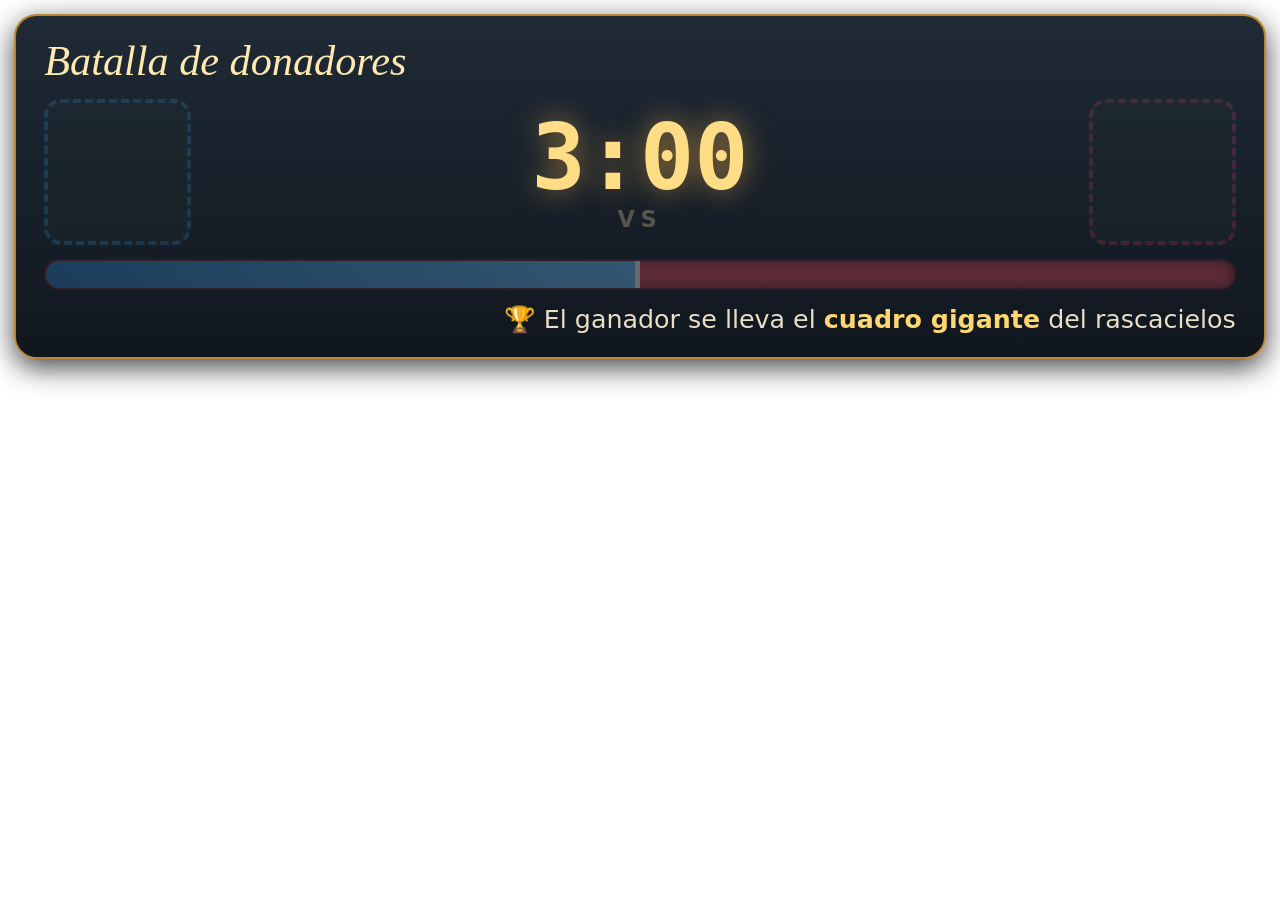
==== batalla.html @ 4e5a428f "Batalla de donadores (widget /batalla, boton /do/batalla) y cuadro gigante en el rascacielos Co-Auth" ====
<!doctype html><html lang="es"><head>
<meta charset="utf-8"><meta name="viewport" content="width=device-width, initial-scale=1"><title>Batalla · El taller de retratos</title>
<style>
 /* Widget de la batalla de donadores (top 1 contra top 2) para TikTok LIVE Studio.
    Fondo transparente; escala con el ancho de la fuente. Proporción recomendada 3:1 (por ejemplo 900 × 300).
    ?fondo=1 pone fondo oscuro para probar en el navegador. */
 html{font-size:2.2vw}
 body{margin:0;background:transparent;color:#fff3d6;font-family:'Segoe UI',system-ui,sans-serif;overflow:hidden}
 body.fondo{background:#16211f}
 *{box-sizing:border-box}
 #w{position:relative;margin:.5rem;padding:.7rem 1rem .8rem;border-radius:.8rem;background:linear-gradient(#131f2bf2,#090f17f7);border:.1rem solid #b9862f;box-shadow:0 .3rem 1rem #000b;display:grid;grid-template-columns:1fr auto 1fr;grid-template-areas:"cab cab cab" "a vs b" "barra barra barra" "pie pie pie";gap:.5rem 1rem;align-items:center}
 .cab{grid-area:cab;display:flex;justify-content:space-between;align-items:baseline}
 .cab b{font:italic 1.5rem Georgia,serif;color:#ffe9b0}
 .cab span{font-size:.85rem;font-weight:700;letter-spacing:.14rem;color:#e7c887}
 .lado{display:grid;grid-template-columns:auto 1fr;gap:0 .8rem;align-items:center;min-width:0}
 .lado.b{grid-template-columns:1fr auto;text-align:right}.lado.b .av{order:2}
 .av{position:relative;width:5.2rem;height:5.2rem;display:grid;place-items:center;border-radius:.6rem;border:.16rem solid #3aa0e8;background:#22332f center/cover;font:700 2.4rem Georgia,serif;color:#fff8;box-shadow:0 0 1rem #3aa0e877}
 .lado.b .av{border-color:#e2485a;box-shadow:0 0 1rem #e2485a77}
 .nombre{font:1.5rem/1.15 Georgia,serif;white-space:nowrap;overflow:hidden;text-overflow:ellipsis}
 .monedas{font:700 2.3rem/1.1 Consolas,monospace;color:#7cc6ff;text-shadow:0 0 .8rem #3aa0e888}
 .lado.b .monedas{color:#ff8a98;text-shadow:0 0 .8rem #e2485a88}
 .monedas small{font:600 .8rem 'Segoe UI',sans-serif;letter-spacing:.1rem;color:#cdbb93;text-shadow:none}
 .lado.vacio .av{border-style:dashed;opacity:.6;box-shadow:none}
 .lado.vacio .nombre{color:#cdbb93;font-style:italic;font-size:1.1rem}
 .lado.vacio .monedas{visibility:hidden}
 .corona{position:absolute;top:-1.5rem;left:50%;transform:translateX(-50%);font-size:1.8rem;display:none;filter:drop-shadow(0 .1rem .2rem #000)}
 .lider .corona{display:block;animation:flota 1.2s ease-in-out infinite}
 @keyframes flota{50%{transform:translate(-50%,-.25rem)}}
 .vs{grid-area:vs;display:grid;justify-items:center;gap:.1rem}
 .reloj{font:700 3.2rem/1 Consolas,monospace;color:#ffdc86;text-shadow:0 0 1rem #ffb84a88}
 .vs small{font-size:.8rem;font-weight:700;letter-spacing:.2rem;color:#cdbb93}
 #w.prisa .reloj{color:#ff6b6b;animation:late .5s ease-in-out infinite}
 @keyframes late{50%{transform:scale(1.12)}}
 #w.fin .reloj{font-size:2.1rem;color:#fff;animation:late 1s ease-in-out infinite}
 .barra{grid-area:barra;height:1.1rem;border-radius:1rem;overflow:hidden;background:#e2485a;border:.08rem solid #0008;box-shadow:inset 0 0 .4rem #0008}
 .barra i{display:block;height:100%;width:50%;background:linear-gradient(90deg,#2b7fc4,#6cc1ff);border-right:.2rem solid #fff;transition:width .6s cubic-bezier(.2,.8,.2,1)}
 .pie{grid-area:pie;display:flex;justify-content:space-between;gap:1rem;font-size:.9rem;color:#e9dfc6;white-space:nowrap}
 .pie b{color:#ffd772}
 #w.espera .lado,#w.espera .barra,#w.espera .vs small{opacity:.35}
 .anuncio{position:absolute;inset:0;display:grid;place-items:center;align-content:center;gap:.3rem;border-radius:.7rem;background:radial-gradient(#3b2a08f5,#0b0f17fa);text-align:center;opacity:0;pointer-events:none;transition:opacity .5s}
 .anuncio.ver{opacity:1}
 .anuncio b{font:italic 2.6rem Georgia,serif;color:#ffe596;text-shadow:0 0 1.2rem #ffb84a}
 .anuncio span{font-size:1.2rem;color:#fff3d6}
</style></head><body>
<div id="w" class="espera">
 <div class="cab"><b>Batalla de donadores</b><span id="num"></span></div>
 <div class="lado a vacio"><span class="av"><span class="corona">👑</span><i></i></span><div><div class="nombre"></div><div class="monedas"></div></div></div>
 <div class="vs"><div class="reloj">3:00</div><small id="estado">VS</small></div>
 <div class="lado b vacio"><div><div class="nombre"></div><div class="monedas"></div></div><span class="av"><span class="corona">👑</span><i></i></span></div>
 <div class="barra"><i></i></div>
 <div class="pie"><span id="tercero"></span><span>🏆 El ganador se lleva el <b>cuadro gigante</b> del rascacielos</span></div>
 <div class="anuncio"><b></b><span></span></div>
</div>
<script>
 if(new URLSearchParams(location.search).get('fondo'))document.body.classList.add('fondo');
 const $=s=>document.querySelector(s);
 let st=null,offset=0,boot=null,lastEv=-1;
 function avatar(e,uid,u){
   const img=(u&&u.img)||'',demo=/^demo:(\d)$/.exec(img),t=e.querySelector('i');t.textContent='';e.style.backgroundImage='';e.style.backgroundColor='';
   if(demo){const k=+demo[1]%4;e.style.backgroundImage='url("assets/retratos.jpg")';e.style.backgroundSize='200% 200%';e.style.backgroundPosition=(k%2?'100%':'0%')+' '+(k<2?'0%':'100%');}
   else if(/^https?:/.test(img)){e.style.backgroundSize='cover';e.style.backgroundPosition='center';e.style.backgroundImage=`url("avatar?u=${encodeURIComponent(img)}")`;}
   else{t.textContent=uid?((u&&u.name)||uid).replace(/^@/,'').charAt(0).toUpperCase():'?';if(uid)e.style.backgroundColor=`hsl(${[...String(uid)].reduce((s,c)=>s+c.charCodeAt(0)*7,0)%360},42%,34%)`;}
 }
 function side(sel,r,s,lead){
   const e=$(sel);e.classList.toggle('vacio',!r);e.classList.toggle('lider',!!lead);
   const key=r?r.uid+'|'+((s.users[r.uid]||{}).img||''):'';
   if(e.dataset.k!==key){e.dataset.k=key;avatar(e.querySelector('.av'),r&&r.uid,r&&s.users[r.uid]);}
   e.querySelector('.nombre').textContent=r?(s.users[r.uid]||{}).name||r.uid:'Envía un regalo para entrar';
   e.querySelector('.monedas').innerHTML=r?r.coins+' <small>MONEDAS</small>':'0';
 }
 function render(){
   const s=st,b=s.battle,w=$('#w');
   w.classList.toggle('espera',!b);
   $('#num').textContent=b?'Nº '+b.n:'';
   const top=b?b.top:[],a=top[0],c=top[1],left=b?b.endsAt-(Date.now()+offset):0,over=b&&left<=0;
   side('.lado.a',a,s,over&&a);side('.lado.b',c,s,false);
   $('.barra i').style.width=(a||c?Math.round((a?a.coins:0)/((a?a.coins:0)+(c?c.coins:0))*100):50)+'%';
   $('#tercero').textContent=top[2]?'3º '+((s.users[top[2].uid]||{}).name||top[2].uid)+' · '+top[2].coins:b&&b.count>3?'':'';
   w.classList.toggle('fin',!!over);w.classList.toggle('prisa',!!b&&!over&&left<=10000);
   const sec=Math.max(0,Math.ceil(left/1000));
   $('.reloj').textContent=!b?Math.floor(s.battleSeconds/60)+':'+String(s.battleSeconds%60).padStart(2,'0'):over?'¡TIEMPO!':Math.floor(sec/60)+':'+String(sec%60).padStart(2,'0');
   $('#estado').textContent=!b?'EMPIEZA PRONTO':over?(a?'GANA '+((s.users[a.uid]||{}).name||a.uid).toUpperCase():'SIN REGALOS'):'VS';
 }
 function announce(e,s){
   const box=$('.anuncio');box.querySelector('b').textContent='🏆 '+((s.users[e.uid]||{}).name||e.uid);
   box.querySelector('span').textContent='gana la batalla Nº '+e.n+' con '+e.coins+' monedas · ¡cuadro gigante!';
   box.classList.add('ver');setTimeout(()=>box.classList.remove('ver'),7000);
 }
 new EventSource('events').onmessage=m=>{
   const s=JSON.parse(m.data);
   if(boot&&s.boot&&s.boot!==boot){location.reload();return;}boot=s.boot;
   offset=s.now-Date.now();
   const maxId=s.events.reduce((x,e)=>Math.max(x,e.id),0);
   if(lastEv>=0)for(const e of s.events)if(e.id>lastEv&&e.kind==='battle_end')announce(e,s);
   lastEv=maxId;st=s;render();
 };
 setInterval(()=>{if(st)render();},250);
</script>
</body></html>
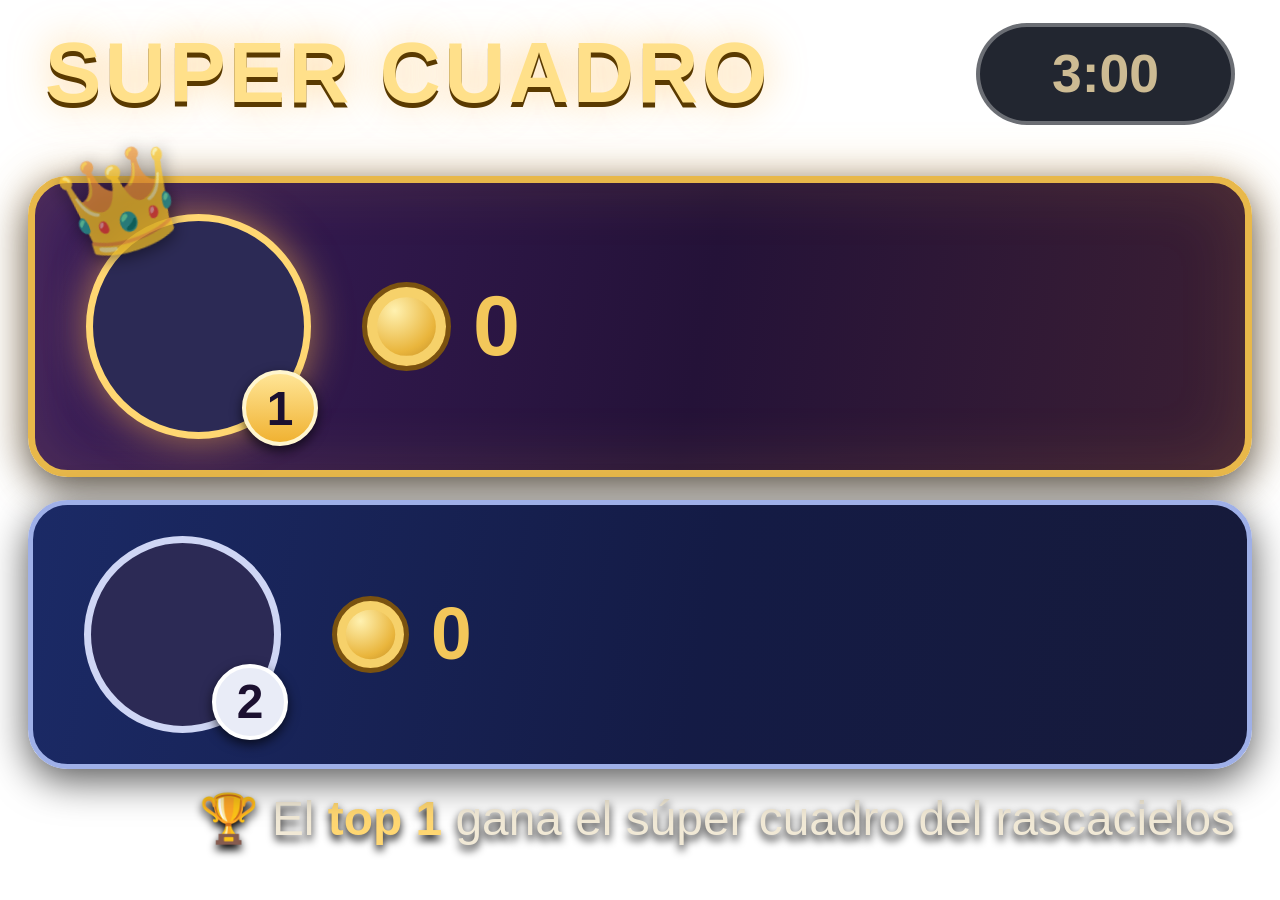
==== commit ad4c2962: "Widget de batalla rediseñado como SUPER CUADRO: tarjetas de top 1 y top 2 Co-Authored-By: Claude Fab" ====
--- a/batalla.html
+++ b/batalla.html
@@ -1,98 +1,92 @@
 <!doctype html><html lang="es"><head>
-<meta charset="utf-8"><meta name="viewport" content="width=device-width, initial-scale=1"><title>Batalla · El taller de retratos</title>
+<meta charset="utf-8"><meta name="viewport" content="width=device-width, initial-scale=1"><title>Súper cuadro · El taller de retratos</title>
 <style>
- /* Widget de la batalla de donadores (top 1 contra top 2) para TikTok LIVE Studio.
-    Fondo transparente; escala con el ancho de la fuente. Proporción recomendada 3:1 (por ejemplo 900 × 300).
+ /* Widget SUPER CUADRO (top 1 contra top 2 de donadores) para TikTok LIVE Studio.
+    Fondo transparente; escala con el ancho de la fuente. Tamaño recomendado 600 × 420.
     ?fondo=1 pone fondo oscuro para probar en el navegador. */
- html{font-size:2.2vw}
- body{margin:0;background:transparent;color:#fff3d6;font-family:'Segoe UI',system-ui,sans-serif;overflow:hidden}
+ html{font-size:4.4vw}
+ body{margin:0;background:transparent;color:#fff;font-family:'Bahnschrift SemiCondensed','Bahnschrift','Arial Narrow','Segoe UI',sans-serif;overflow:hidden}
  body.fondo{background:#16211f}
  *{box-sizing:border-box}
- #w{position:relative;margin:.5rem;padding:.7rem 1rem .8rem;border-radius:.8rem;background:linear-gradient(#131f2bf2,#090f17f7);border:.1rem solid #b9862f;box-shadow:0 .3rem 1rem #000b;display:grid;grid-template-columns:1fr auto 1fr;grid-template-areas:"cab cab cab" "a vs b" "barra barra barra" "pie pie pie";gap:.5rem 1rem;align-items:center}
- .cab{grid-area:cab;display:flex;justify-content:space-between;align-items:baseline}
- .cab b{font:italic 1.5rem Georgia,serif;color:#ffe9b0}
- .cab span{font-size:.85rem;font-weight:700;letter-spacing:.14rem;color:#e7c887}
- .lado{display:grid;grid-template-columns:auto 1fr;gap:0 .8rem;align-items:center;min-width:0}
- .lado.b{grid-template-columns:1fr auto;text-align:right}.lado.b .av{order:2}
- .av{position:relative;width:5.2rem;height:5.2rem;display:grid;place-items:center;border-radius:.6rem;border:.16rem solid #3aa0e8;background:#22332f center/cover;font:700 2.4rem Georgia,serif;color:#fff8;box-shadow:0 0 1rem #3aa0e877}
- .lado.b .av{border-color:#e2485a;box-shadow:0 0 1rem #e2485a77}
- .nombre{font:1.5rem/1.15 Georgia,serif;white-space:nowrap;overflow:hidden;text-overflow:ellipsis}
- .monedas{font:700 2.3rem/1.1 Consolas,monospace;color:#7cc6ff;text-shadow:0 0 .8rem #3aa0e888}
- .lado.b .monedas{color:#ff8a98;text-shadow:0 0 .8rem #e2485a88}
- .monedas small{font:600 .8rem 'Segoe UI',sans-serif;letter-spacing:.1rem;color:#cdbb93;text-shadow:none}
- .lado.vacio .av{border-style:dashed;opacity:.6;box-shadow:none}
- .lado.vacio .nombre{color:#cdbb93;font-style:italic;font-size:1.1rem}
- .lado.vacio .monedas{visibility:hidden}
- .corona{position:absolute;top:-1.5rem;left:50%;transform:translateX(-50%);font-size:1.8rem;display:none;filter:drop-shadow(0 .1rem .2rem #000)}
- .lider .corona{display:block;animation:flota 1.2s ease-in-out infinite}
- @keyframes flota{50%{transform:translate(-50%,-.25rem)}}
- .vs{grid-area:vs;display:grid;justify-items:center;gap:.1rem}
- .reloj{font:700 3.2rem/1 Consolas,monospace;color:#ffdc86;text-shadow:0 0 1rem #ffb84a88}
- .vs small{font-size:.8rem;font-weight:700;letter-spacing:.2rem;color:#cdbb93}
- #w.prisa .reloj{color:#ff6b6b;animation:late .5s ease-in-out infinite}
- @keyframes late{50%{transform:scale(1.12)}}
- #w.fin .reloj{font-size:2.1rem;color:#fff;animation:late 1s ease-in-out infinite}
- .barra{grid-area:barra;height:1.1rem;border-radius:1rem;overflow:hidden;background:#e2485a;border:.08rem solid #0008;box-shadow:inset 0 0 .4rem #0008}
- .barra i{display:block;height:100%;width:50%;background:linear-gradient(90deg,#2b7fc4,#6cc1ff);border-right:.2rem solid #fff;transition:width .6s cubic-bezier(.2,.8,.2,1)}
- .pie{grid-area:pie;display:flex;justify-content:space-between;gap:1rem;font-size:.9rem;color:#e9dfc6;white-space:nowrap}
+ #w{position:relative;padding:.4rem .5rem .5rem;display:grid;gap:.4rem}
+ .cab{display:flex;justify-content:space-between;align-items:center;padding:0 .3rem}
+ .cab b{font-size:1.5rem;font-weight:700;letter-spacing:.06rem;color:#ffe08a;text-shadow:0 .08rem 0 #5a3a00,0 0 .7rem #ffb84a99}
+ .reloj{min-width:4.6rem;padding:.05rem .7rem;border-radius:1rem;text-align:center;font-size:1.45rem;font-weight:700;font-variant-numeric:tabular-nums;color:#fff;background:#0b0f1ae6;border:.08rem solid #ffffff55}
+ #w.prisa .reloj{color:#ff6b6b;border-color:#ff6b6b;animation:late .5s ease-in-out infinite}
+ #w.fin .reloj{color:#1b1030;background:#ffd772;border-color:#fff1b8;animation:late 1s ease-in-out infinite}
+ #w.espera .reloj{font-size:.95rem;padding:.3rem .7rem;color:#cdbb93}
+ @keyframes late{50%{transform:scale(1.08)}}
+ .card{position:relative;display:grid;grid-template-columns:auto 1fr;gap:0 .9rem;align-items:center;padding:.55rem .9rem;border-radius:.7rem;box-shadow:0 .2rem .7rem #000a}
+ .card.a{margin-top:.5rem;background:linear-gradient(100deg,#3a1d5c,#241238 55%,#3b1f33);border:.13rem solid #e8b84a;box-shadow:0 .2rem .7rem #000a,0 0 .9rem #ffb84a55,inset 0 0 1.2rem #ffb84a22}
+ .card.b{background:linear-gradient(100deg,#1b2a66,#141b45 55%,#161a3a);border:.1rem solid #9fb0e8}
+ .card>div{min-width:0}
+ .av{position:relative;width:3.5rem;height:3.5rem;border-radius:50%;display:grid;place-items:center;background:#2c2a55 center/cover;border:.14rem solid #cfd6f5;font-size:1.7rem;font-weight:700;color:#ffffffb0}
+ .card.a .av{width:4rem;height:4rem;border-color:#ffd772;box-shadow:0 0 .7rem #ffb84a99}
+ .rank{position:absolute;right:-.25rem;bottom:-.25rem;width:1.35rem;height:1.35rem;border-radius:50%;display:grid;place-items:center;font-size:.85rem;font-weight:700;color:#1b1030;background:#e9ecf7;border:.08rem solid #fff;box-shadow:0 .08rem .2rem #000a}
+ .card.a .rank{background:linear-gradient(#ffe596,#f0b232);border-color:#fff6cf}
+ .corona{position:absolute;left:-.55rem;top:-1.35rem;font-size:1.7rem;transform:rotate(-18deg);filter:drop-shadow(0 .08rem .15rem #000a)}
+ #w.fin .card.a.lleno .corona{animation:flota 1s ease-in-out infinite}
+ @keyframes flota{50%{transform:rotate(-18deg) translateY(-.25rem)}}
+ .nombre{font-size:1.45rem;font-weight:600;line-height:1.15;white-space:nowrap;overflow:hidden;text-overflow:ellipsis;text-shadow:0 .08rem .15rem #0009}
+ .card.b .nombre{font-size:1.25rem}
+ .card:not(.lleno) .nombre{color:#e6e2f5}
+ .monedas{display:flex;align-items:center;gap:.4rem;font-size:1.5rem;font-weight:700;line-height:1.1;color:#f3c75a;font-variant-numeric:tabular-nums}
+ .card.b .monedas{font-size:1.3rem}
+ .moneda{width:1.05em;height:1.05em;flex:none;border-radius:50%;background:radial-gradient(circle at 35% 30%,#fff1b0,#e9b53c 55%,#a8741a);border:.07em solid #7a5210;box-shadow:inset 0 0 0 .12em #f6d16a}
+ .card.sube{animation:sube .5s}
+ @keyframes sube{30%{transform:scale(1.04);filter:brightness(1.4)}}
+ .pie{padding:0 .3rem;font-size:.85rem;display:flex;justify-content:space-between;gap:.6rem;white-space:nowrap;color:#f1e9d6;text-shadow:0 .08rem .15rem #000}
  .pie b{color:#ffd772}
- #w.espera .lado,#w.espera .barra,#w.espera .vs small{opacity:.35}
- .anuncio{position:absolute;inset:0;display:grid;place-items:center;align-content:center;gap:.3rem;border-radius:.7rem;background:radial-gradient(#3b2a08f5,#0b0f17fa);text-align:center;opacity:0;pointer-events:none;transition:opacity .5s}
+ .anuncio{position:absolute;inset:0;display:grid;place-items:center;align-content:center;gap:.3rem;border-radius:.7rem;background:radial-gradient(#3b2a08f7,#0b0f17fa);border:.13rem solid #e8b84a;text-align:center;opacity:0;pointer-events:none;transition:opacity .5s}
  .anuncio.ver{opacity:1}
- .anuncio b{font:italic 2.6rem Georgia,serif;color:#ffe596;text-shadow:0 0 1.2rem #ffb84a}
- .anuncio span{font-size:1.2rem;color:#fff3d6}
+ .anuncio small{font-size:1rem;letter-spacing:.2rem;color:#ffd772}
+ .anuncio b{font-size:2.1rem;color:#ffe596;text-shadow:0 0 1.2rem #ffb84a;max-width:92%;white-space:nowrap;overflow:hidden;text-overflow:ellipsis}
+ .anuncio span{font-size:1.05rem;color:#fff3d6}
 </style></head><body>
 <div id="w" class="espera">
- <div class="cab"><b>Batalla de donadores</b><span id="num"></span></div>
- <div class="lado a vacio"><span class="av"><span class="corona">👑</span><i></i></span><div><div class="nombre"></div><div class="monedas"></div></div></div>
- <div class="vs"><div class="reloj">3:00</div><small id="estado">VS</small></div>
- <div class="lado b vacio"><div><div class="nombre"></div><div class="monedas"></div></div><span class="av"><span class="corona">👑</span><i></i></span></div>
- <div class="barra"><i></i></div>
- <div class="pie"><span id="tercero"></span><span>🏆 El ganador se lleva el <b>cuadro gigante</b> del rascacielos</span></div>
- <div class="anuncio"><b></b><span></span></div>
+ <div class="cab"><b>SUPER CUADRO</b><span class="reloj">3:00</span></div>
+ <div class="card a"><span class="av"><span class="corona">👑</span><i></i><span class="rank">1</span></span><div><div class="nombre"></div><div class="monedas"><span class="moneda"></span><span class="n">0</span></div></div></div>
+ <div class="card b"><span class="av"><i></i><span class="rank">2</span></span><div><div class="nombre"></div><div class="monedas"><span class="moneda"></span><span class="n">0</span></div></div></div>
+ <div class="pie"><span id="tercero"></span><span>🏆 El <b>top 1</b> gana el súper cuadro del rascacielos</span></div>
+ <div class="anuncio"><small>SUPER CUADRO</small><b></b><span></span></div>
 </div>
 <script>
  if(new URLSearchParams(location.search).get('fondo'))document.body.classList.add('fondo');
  const $=s=>document.querySelector(s);
  let st=null,offset=0,boot=null,lastEv=-1;
  function avatar(e,uid,u){
-   const img=(u&&u.img)||'',demo=/^demo:(\d)$/.exec(img),t=e.querySelector('i');t.textContent='';e.style.backgroundImage='';e.style.backgroundColor='';
+   const img=(u&&u.img)||'',demo=/^demo:(\d)$/.exec(img),t=e.querySelector('i');t.textContent='';t.style.fontStyle='normal';e.style.backgroundImage='';e.style.backgroundColor='';
    if(demo){const k=+demo[1]%4;e.style.backgroundImage='url("assets/retratos.jpg")';e.style.backgroundSize='200% 200%';e.style.backgroundPosition=(k%2?'100%':'0%')+' '+(k<2?'0%':'100%');}
    else if(/^https?:/.test(img)){e.style.backgroundSize='cover';e.style.backgroundPosition='center';e.style.backgroundImage=`url("avatar?u=${encodeURIComponent(img)}")`;}
    else{t.textContent=uid?((u&&u.name)||uid).replace(/^@/,'').charAt(0).toUpperCase():'?';if(uid)e.style.backgroundColor=`hsl(${[...String(uid)].reduce((s,c)=>s+c.charCodeAt(0)*7,0)%360},42%,34%)`;}
  }
- function side(sel,r,s,lead){
-   const e=$(sel);e.classList.toggle('vacio',!r);e.classList.toggle('lider',!!lead);
+ function card(sel,r,s,pos){
+   const e=$(sel);e.classList.toggle('lleno',!!r);
    const key=r?r.uid+'|'+((s.users[r.uid]||{}).img||''):'';
    if(e.dataset.k!==key){e.dataset.k=key;avatar(e.querySelector('.av'),r&&r.uid,r&&s.users[r.uid]);}
-   e.querySelector('.nombre').textContent=r?(s.users[r.uid]||{}).name||r.uid:'Envía un regalo para entrar';
-   e.querySelector('.monedas').innerHTML=r?r.coins+' <small>MONEDAS</small>':'0';
+   e.querySelector('.nombre').textContent=r?(s.users[r.uid]||{}).name||r.uid:'Esperando al top '+pos;
+   const coins=String(r?r.coins:0),n=e.querySelector('.n');
+   if(n.textContent!==coins){n.textContent=coins;if(r){e.classList.remove('sube');void e.offsetWidth;e.classList.add('sube');}}
  }
  function render(){
-   const s=st,b=s.battle,w=$('#w');
-   w.classList.toggle('espera',!b);
-   $('#num').textContent=b?'Nº '+b.n:'';
-   const top=b?b.top:[],a=top[0],c=top[1],left=b?b.endsAt-(Date.now()+offset):0,over=b&&left<=0;
-   side('.lado.a',a,s,over&&a);side('.lado.b',c,s,false);
-   $('.barra i').style.width=(a||c?Math.round((a?a.coins:0)/((a?a.coins:0)+(c?c.coins:0))*100):50)+'%';
-   $('#tercero').textContent=top[2]?'3º '+((s.users[top[2].uid]||{}).name||top[2].uid)+' · '+top[2].coins:b&&b.count>3?'':'';
-   w.classList.toggle('fin',!!over);w.classList.toggle('prisa',!!b&&!over&&left<=10000);
+   const s=st,b=s.battle,w=$('#w'),top=b?b.top:[],left=b?b.endsAt-(Date.now()+offset):0,over=b&&left<=0;
+   w.classList.toggle('espera',!b);w.classList.toggle('fin',!!over);w.classList.toggle('prisa',!!b&&!over&&left<=10000);
+   card('.card.a',top[0],s,1);card('.card.b',top[1],s,2);
+   $('#tercero').textContent=top[2]?'3º '+((s.users[top[2].uid]||{}).name||top[2].uid)+' · '+top[2].coins:'';
    const sec=Math.max(0,Math.ceil(left/1000));
-   $('.reloj').textContent=!b?Math.floor(s.battleSeconds/60)+':'+String(s.battleSeconds%60).padStart(2,'0'):over?'¡TIEMPO!':Math.floor(sec/60)+':'+String(sec%60).padStart(2,'0');
-   $('#estado').textContent=!b?'EMPIEZA PRONTO':over?(a?'GANA '+((s.users[a.uid]||{}).name||a.uid).toUpperCase():'SIN REGALOS'):'VS';
+   $('.reloj').textContent=!b?'EMPIEZA PRONTO':over?'¡TIEMPO!':Math.floor(sec/60)+':'+String(sec%60).padStart(2,'0');
  }
  function announce(e,s){
    const box=$('.anuncio');box.querySelector('b').textContent='🏆 '+((s.users[e.uid]||{}).name||e.uid);
-   box.querySelector('span').textContent='gana la batalla Nº '+e.n+' con '+e.coins+' monedas · ¡cuadro gigante!';
+   box.querySelector('span').textContent='gana con '+e.coins+' monedas · ¡a pintar el rascacielos!';
    box.classList.add('ver');setTimeout(()=>box.classList.remove('ver'),7000);
  }
  new EventSource('events').onmessage=m=>{
    const s=JSON.parse(m.data);
    if(boot&&s.boot&&s.boot!==boot){location.reload();return;}boot=s.boot;
    offset=s.now-Date.now();
-   const maxId=s.events.reduce((x,e)=>Math.max(x,e.id),0);
    if(lastEv>=0)for(const e of s.events)if(e.id>lastEv&&e.kind==='battle_end')announce(e,s);
-   lastEv=maxId;st=s;render();
+   lastEv=s.events.reduce((x,e)=>Math.max(x,e.id),0);st=s;render();
  };
  setInterval(()=>{if(st)render();},250);
 </script>
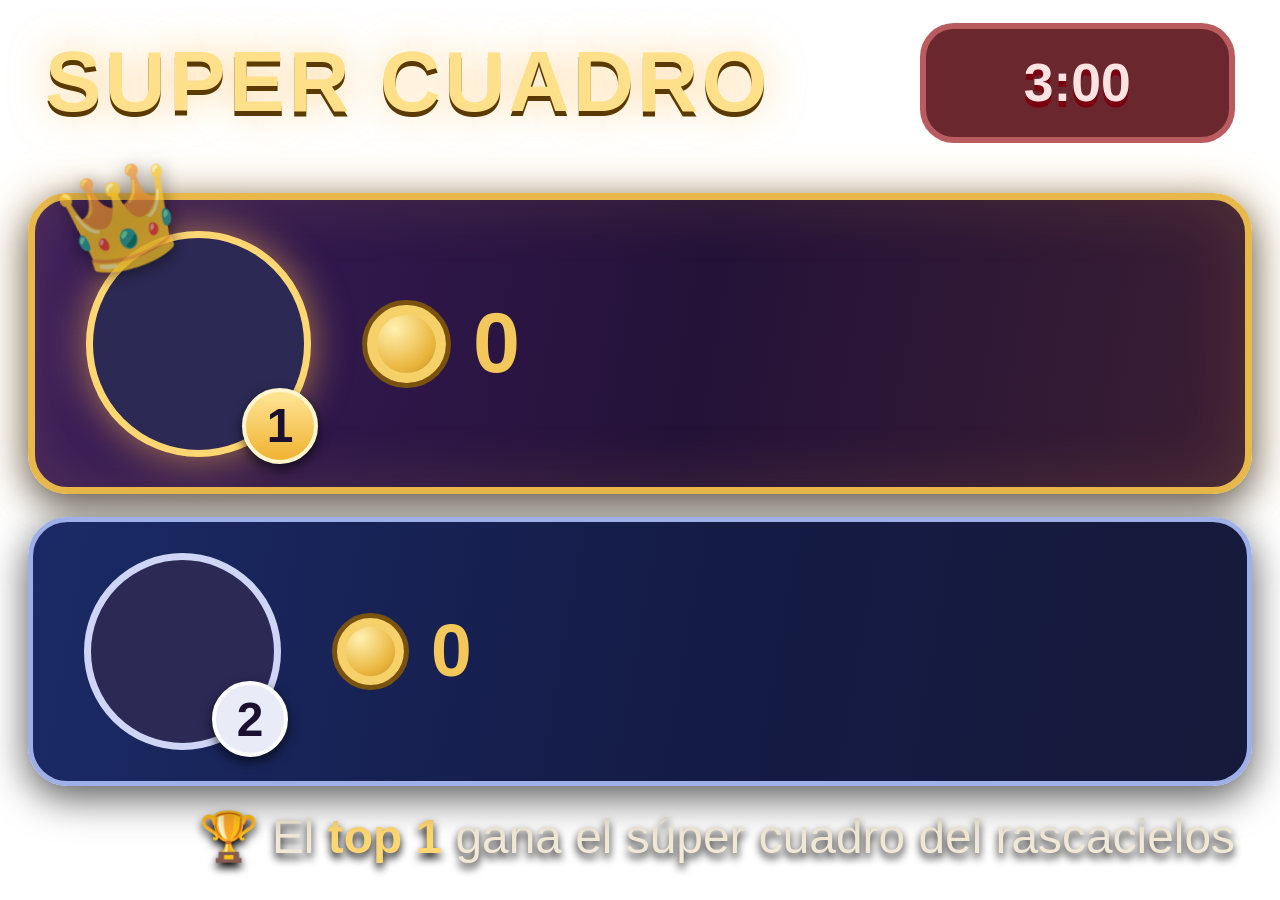
==== commit d5c32c86: "Cronometro del super cuadro en rojo y musica ambiente generada con WebAudio Co-Authored-By: Claude F" ====
--- a/batalla.html
+++ b/batalla.html
@@ -11,11 +11,12 @@
  #w{position:relative;padding:.4rem .5rem .5rem;display:grid;gap:.4rem}
  .cab{display:flex;justify-content:space-between;align-items:center;padding:0 .3rem}
  .cab b{font-size:1.5rem;font-weight:700;letter-spacing:.06rem;color:#ffe08a;text-shadow:0 .08rem 0 #5a3a00,0 0 .7rem #ffb84a99}
- .reloj{min-width:4.6rem;padding:.05rem .7rem;border-radius:1rem;text-align:center;font-size:1.45rem;font-weight:700;font-variant-numeric:tabular-nums;color:#fff;background:#0b0f1ae6;border:.08rem solid #ffffff55}
- #w.prisa .reloj{color:#ff6b6b;border-color:#ff6b6b;animation:late .5s ease-in-out infinite}
- #w.fin .reloj{color:#1b1030;background:#ffd772;border-color:#fff1b8;animation:late 1s ease-in-out infinite}
- #w.espera .reloj{font-size:.95rem;padding:.3rem .7rem;color:#cdbb93}
- @keyframes late{50%{transform:scale(1.08)}}
+ .reloj{min-width:5.6rem;padding:.05rem .8rem;border-radius:.6rem;text-align:center;font-size:2.1rem;font-weight:700;line-height:1.15;font-variant-numeric:tabular-nums;color:#fff;background:linear-gradient(#ff3b3b,#c40f1f);border:.12rem solid #ffd0d0;text-shadow:0 .1rem 0 #7a0010;box-shadow:0 0 1rem #ff2a2acc,inset 0 .12rem 0 #ffffff55;animation:brillo 1.6s ease-in-out infinite}
+ @keyframes brillo{50%{box-shadow:0 0 1.9rem #ff2a2a,inset 0 .12rem 0 #ffffff55}}
+ #w.prisa .reloj{background:linear-gradient(#ff5a2a,#e00000);border-color:#fff;animation:late .5s ease-in-out infinite}
+ #w.fin .reloj{font-size:1.6rem;background:linear-gradient(#ff3b3b,#a3000f);border-color:#fff;animation:late .8s ease-in-out infinite}
+ #w.espera .reloj{font-size:.95rem;line-height:1.6;padding:.2rem .7rem;color:#ffe3e3;background:#5a1118e6;border-color:#ff8a8a88;box-shadow:none;animation:none}
+ @keyframes late{50%{transform:scale(1.12);box-shadow:0 0 2.2rem #ff2a2a,0 0 .6rem #fff}}
  .card{position:relative;display:grid;grid-template-columns:auto 1fr;gap:0 .9rem;align-items:center;padding:.55rem .9rem;border-radius:.7rem;box-shadow:0 .2rem .7rem #000a}
  .card.a{margin-top:.5rem;background:linear-gradient(100deg,#3a1d5c,#241238 55%,#3b1f33);border:.13rem solid #e8b84a;box-shadow:0 .2rem .7rem #000a,0 0 .9rem #ffb84a55,inset 0 0 1.2rem #ffb84a22}
  .card.b{background:linear-gradient(100deg,#1b2a66,#141b45 55%,#161a3a);border:.1rem solid #9fb0e8}
